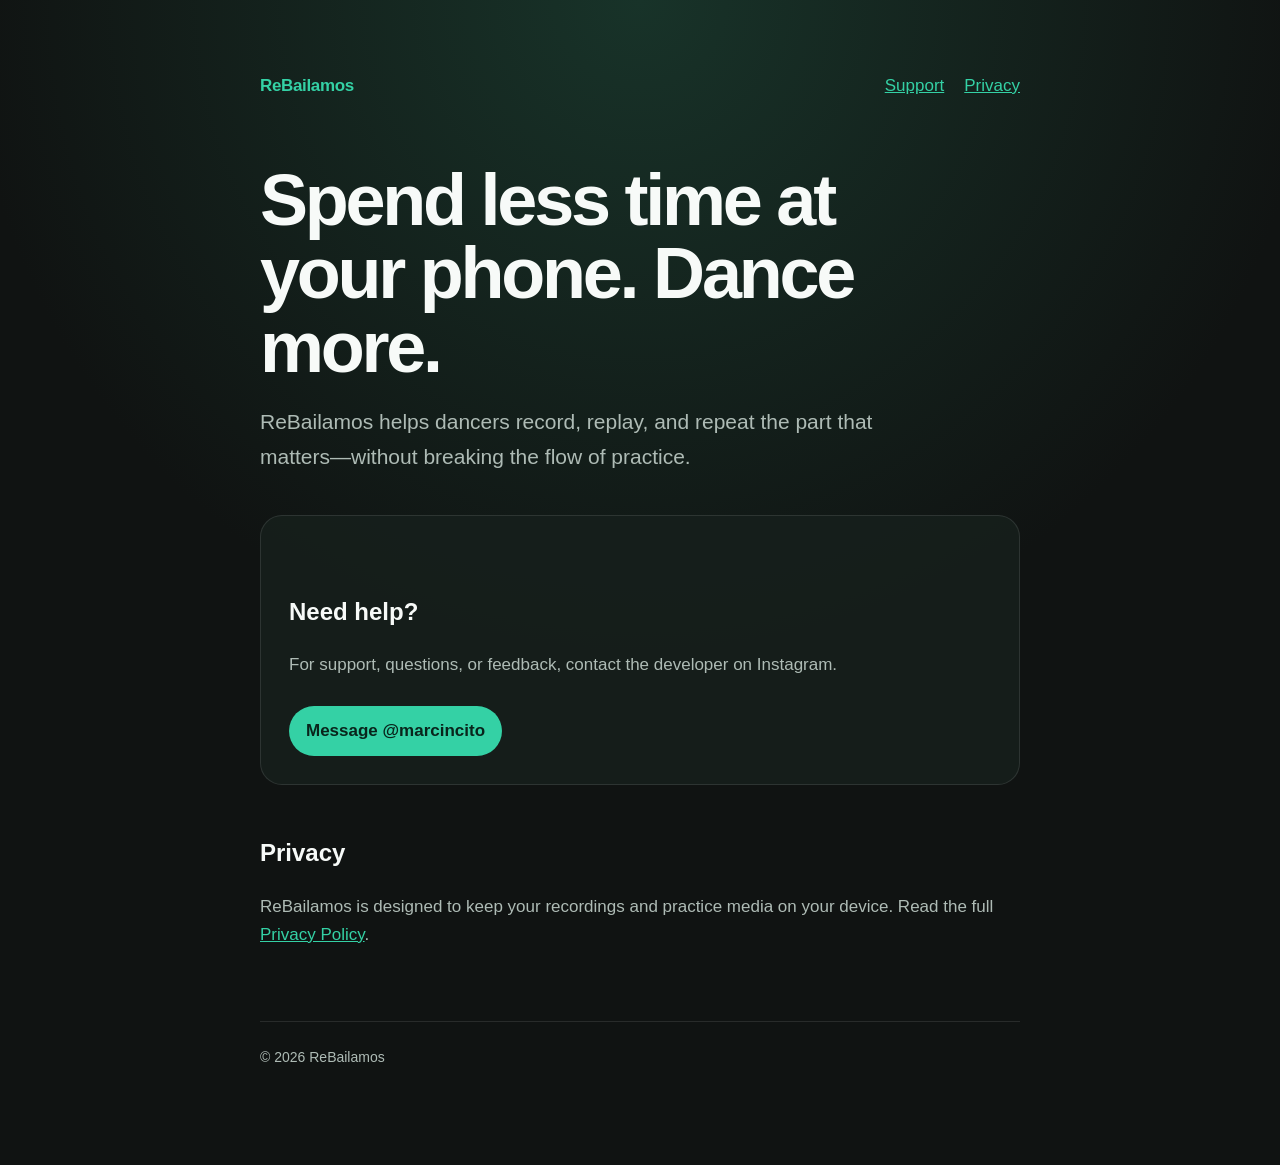
==== rebailamos/index.html @ 6421d1d6 "Add ReBailamos support and privacy pages" ====
<!doctype html>
<html lang="en">
<head>
  <meta charset="utf-8">
  <meta name="viewport" content="width=device-width, initial-scale=1">
  <meta name="description" content="Support and privacy information for ReBailamos.">
  <title>ReBailamos — Support</title>
  <link rel="stylesheet" href="styles.css">
</head>
<body>
  <main>
    <nav aria-label="Main navigation">
      <span class="brand">ReBailamos</span>
      <span><a href="./">Support</a><a href="privacy/">Privacy</a></span>
    </nav>

    <h1>Spend less time at your phone. Dance more.</h1>
    <p class="lede">ReBailamos helps dancers record, replay, and repeat the part that matters—without breaking the flow of practice.</p>

    <section class="card">
      <h2>Need help?</h2>
      <p>For support, questions, or feedback, contact the developer on Instagram.</p>
      <a class="button" href="https://www.instagram.com/marcincito">Message @marcincito</a>
    </section>

    <section>
      <h2>Privacy</h2>
      <p>ReBailamos is designed to keep your recordings and practice media on your device. Read the full <a href="privacy/">Privacy Policy</a>.</p>
    </section>

    <footer>© 2026 ReBailamos</footer>
  </main>
</body>
</html>
---- rebailamos/styles.css ----
:root {
  color-scheme: dark;
  --background: #101312;
  --surface: #17201c;
  --text: #f7faf8;
  --muted: #aebbb5;
  --accent: #34d1a5;
  --line: rgba(255, 255, 255, 0.1);
}

* { box-sizing: border-box; }

body {
  margin: 0;
  background: radial-gradient(circle at top, #183329 0, var(--background) 42rem);
  color: var(--text);
  font: 17px/1.65 -apple-system, BlinkMacSystemFont, "Segoe UI", sans-serif;
}

main {
  width: min(760px, calc(100% - 40px));
  margin: 0 auto;
  padding: 72px 0 96px;
}

nav {
  display: flex;
  justify-content: space-between;
  align-items: center;
  margin-bottom: 64px;
}

.brand, a { color: var(--accent); }
.brand { font-weight: 750; letter-spacing: -0.02em; }
nav a { margin-left: 20px; }

h1 {
  max-width: 700px;
  margin: 0 0 18px;
  font-size: clamp(42px, 8vw, 72px);
  line-height: 1.02;
  letter-spacing: -0.045em;
}

h2 { margin-top: 48px; font-size: 24px; }
p, li { color: var(--muted); }
strong { color: var(--text); }

.lede {
  max-width: 650px;
  font-size: 21px;
}

.card {
  margin-top: 40px;
  padding: 28px;
  border: 1px solid var(--line);
  border-radius: 22px;
  background: rgba(23, 32, 28, 0.86);
}

.button {
  display: inline-block;
  margin-top: 10px;
  padding: 11px 17px;
  border-radius: 999px;
  background: var(--accent);
  color: #09251c;
  font-weight: 700;
  text-decoration: none;
}

footer {
  margin-top: 72px;
  padding-top: 24px;
  border-top: 1px solid var(--line);
  color: var(--muted);
  font-size: 14px;
}

@media (max-width: 560px) {
  main { padding-top: 32px; }
  nav { align-items: flex-start; margin-bottom: 48px; }
  nav span { display: block; }
  nav a { margin-left: 12px; }
  .card { padding: 22px; }
}
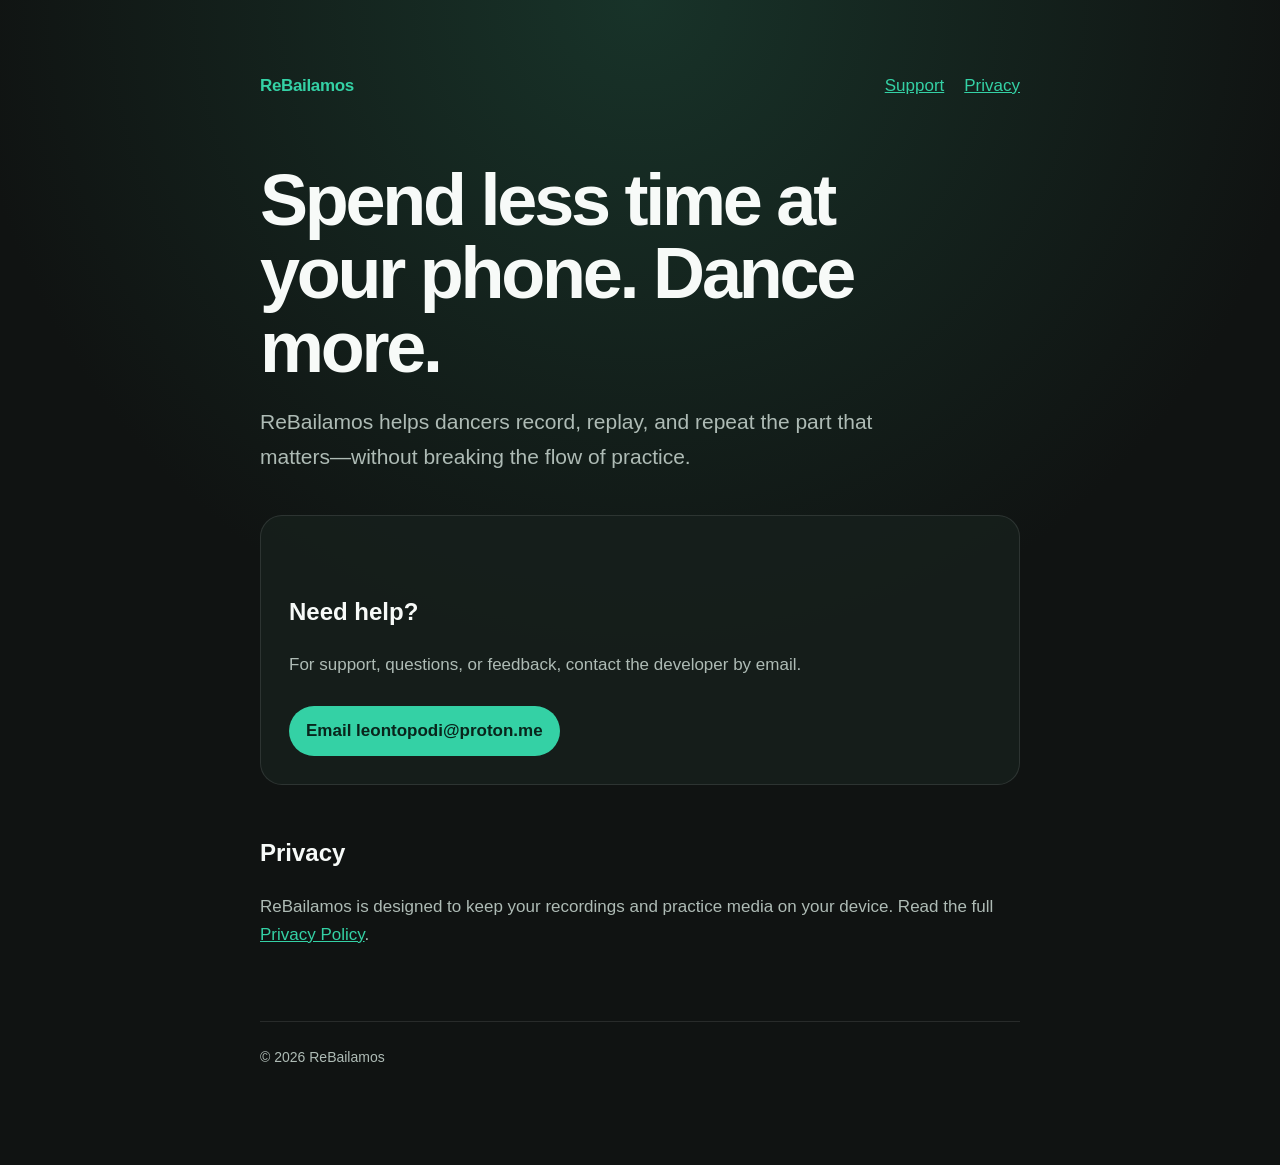
==== commit 170f2fe0: "Use email for ReBailamos contact" ====
--- a/rebailamos/index.html
+++ b/rebailamos/index.html
@@ -19,8 +19,8 @@
 
     <section class="card">
       <h2>Need help?</h2>
-      <p>For support, questions, or feedback, contact the developer on Instagram.</p>
-      <a class="button" href="https://www.instagram.com/marcincito">Message @marcincito</a>
+      <p>For support, questions, or feedback, contact the developer by email.</p>
+      <a class="button" href="mailto:leontopodi@proton.me">Email leontopodi@proton.me</a>
     </section>
 
     <section>
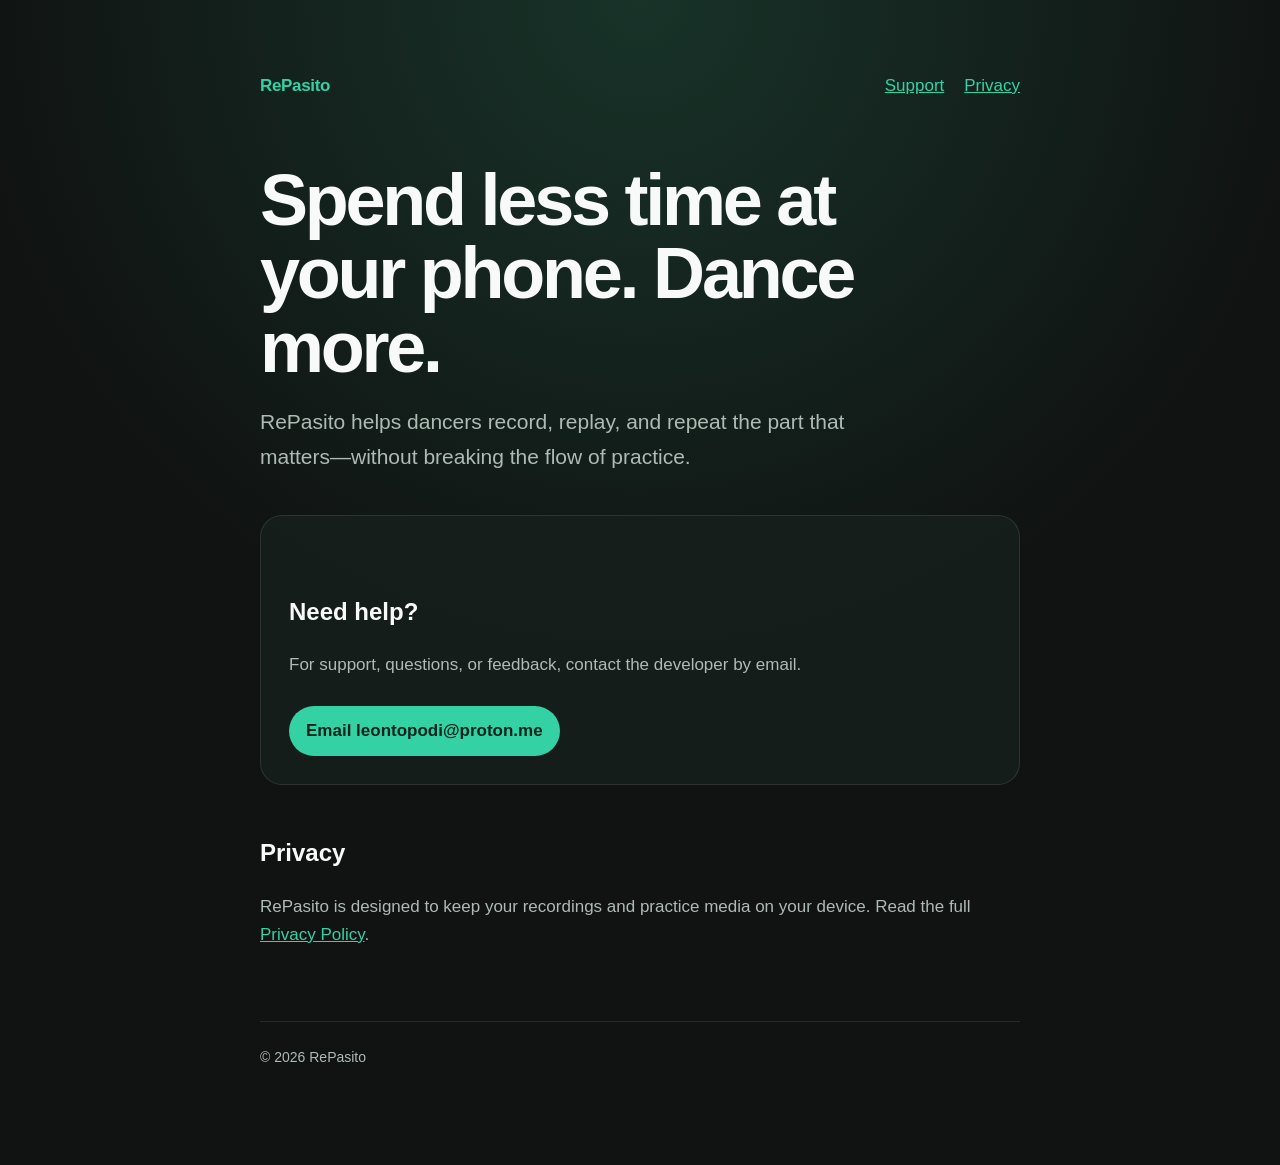
==== commit dc01e040: "Migrate support pages to RePasito" ====
--- a/rebailamos/index.html
+++ b/rebailamos/index.html
@@ -1,34 +1,13 @@
-<!doctype html>
+<!DOCTYPE html>
 <html lang="en">
 <head>
   <meta charset="utf-8">
   <meta name="viewport" content="width=device-width, initial-scale=1">
-  <meta name="description" content="Support and privacy information for ReBailamos.">
-  <title>ReBailamos — Support</title>
-  <link rel="stylesheet" href="styles.css">
+  <meta http-equiv="refresh" content="0; url=https://leontopodi.github.io/repasito/">
+  <link rel="canonical" href="https://leontopodi.github.io/repasito/">
+  <title>RePasito — Support</title>
 </head>
 <body>
-  <main>
-    <nav aria-label="Main navigation">
-      <span class="brand">ReBailamos</span>
-      <span><a href="./">Support</a><a href="privacy/">Privacy</a></span>
-    </nav>
-
-    <h1>Spend less time at your phone. Dance more.</h1>
-    <p class="lede">ReBailamos helps dancers record, replay, and repeat the part that matters—without breaking the flow of practice.</p>
-
-    <section class="card">
-      <h2>Need help?</h2>
-      <p>For support, questions, or feedback, contact the developer by email.</p>
-      <a class="button" href="mailto:leontopodi@proton.me">Email leontopodi@proton.me</a>
-    </section>
-
-    <section>
-      <h2>Privacy</h2>
-      <p>ReBailamos is designed to keep your recordings and practice media on your device. Read the full <a href="privacy/">Privacy Policy</a>.</p>
-    </section>
-
-    <footer>© 2026 ReBailamos</footer>
-  </main>
+  <p>RePasito support has moved to <a href="https://leontopodi.github.io/repasito/">leontopodi.github.io/repasito/</a>.</p>
 </body>
 </html>
